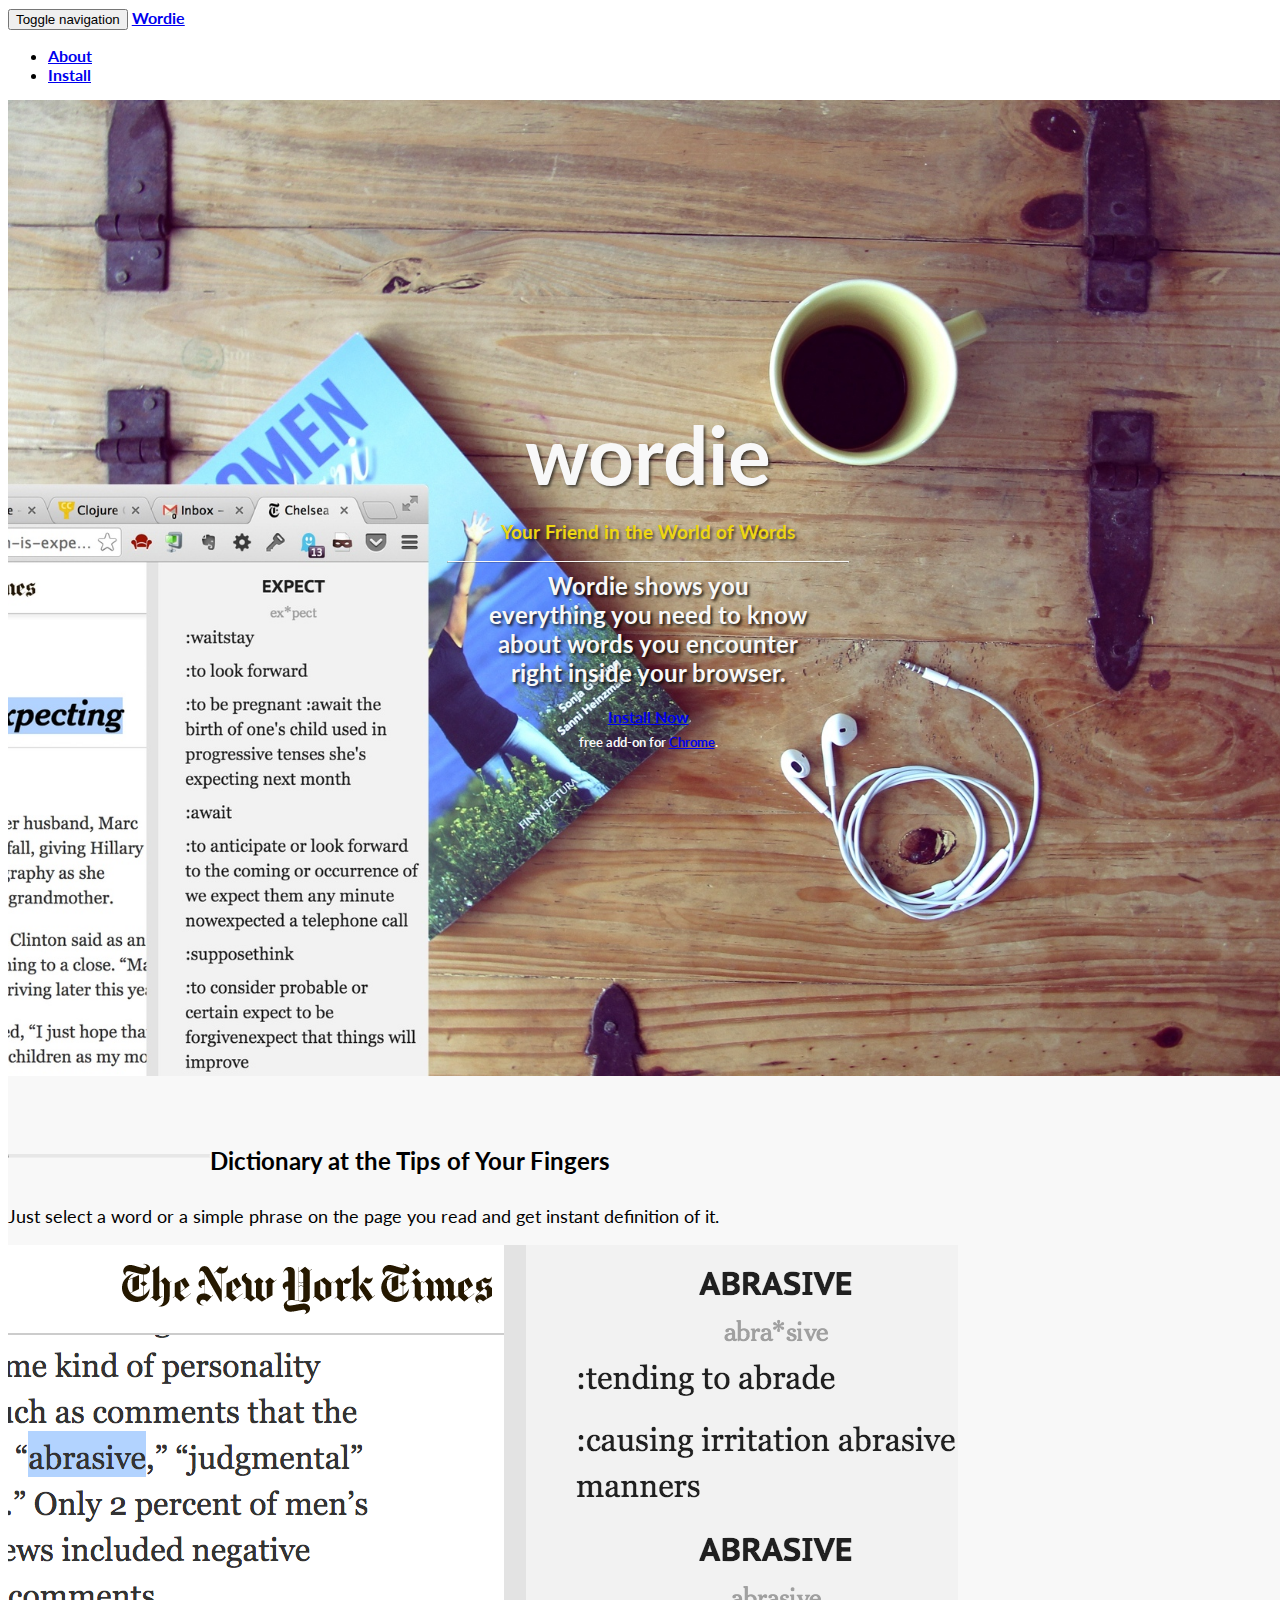
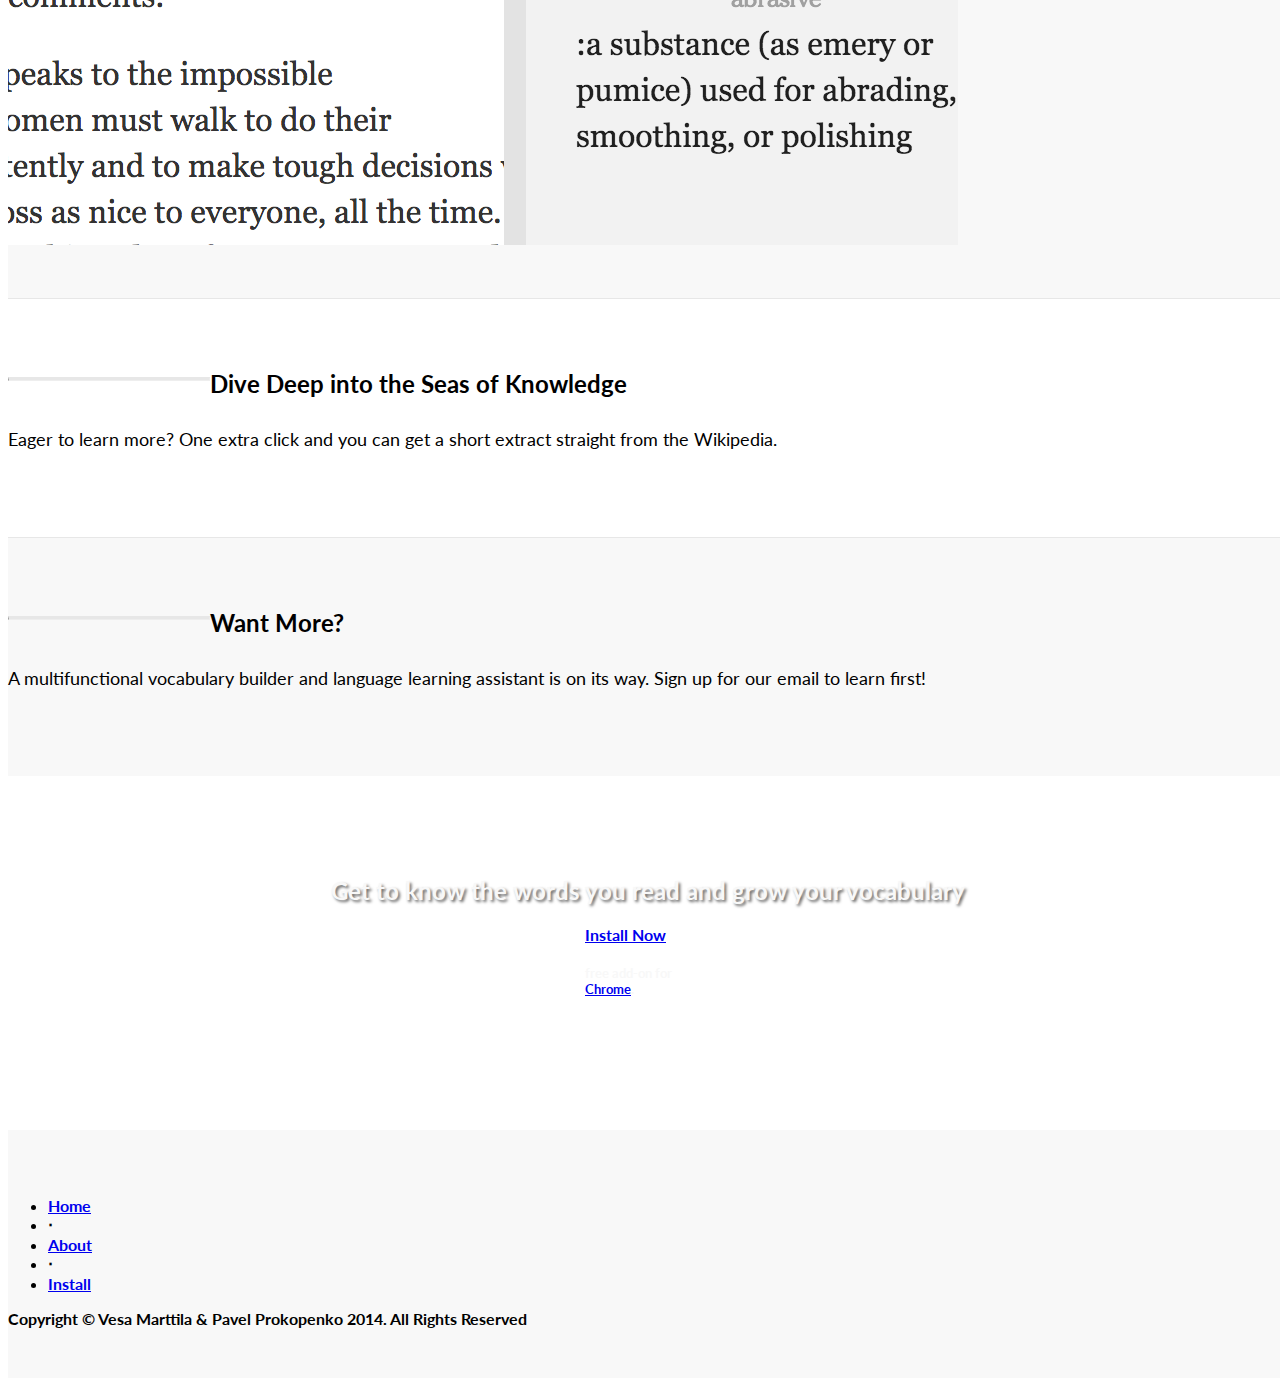
==== www/index.html @ 1eeb06ac "update landing page" ====
<!DOCTYPE html>
<html lang="en">

<head>

    <meta charset="utf-8">
    <meta http-equiv="X-UA-Compatible" content="IE=edge">
    <meta name="viewport" content="width=device-width, initial-scale=1">
    <meta name="description" content="Wordie - Your Friend in the World of Words">
    <meta name="author" content="Vesa Marttila, Pavel Prokopenko">

    <title>Wordie - Your Friend in the World of Words</title>

    <!-- Bootstrap Core CSS -->
    <link href="css/bootstrap.min.css" rel="stylesheet">

    <!-- Custom CSS -->
    <link href="css/landing-page.css" rel="stylesheet">

    <!-- Custom Fonts -->
    <link href="font-awesome-4.1.0/css/font-awesome.min.css" rel="stylesheet" type="text/css">
    <link href="http://fonts.googleapis.com/css?family=Lato:300,400,700,300italic,400italic,700italic" rel="stylesheet" type="text/css">

    <!-- HTML5 Shim and Respond.js IE8 support of HTML5 elements and media queries -->
    <!-- WARNING: Respond.js doesn't work if you view the page via file:// -->
    <!--[if lt IE 9]>
        <script src="https://oss.maxcdn.com/libs/html5shiv/3.7.0/html5shiv.js"></script>
        <script src="https://oss.maxcdn.com/libs/respond.js/1.4.2/respond.min.js"></script>
    <![endif]-->

</head>

<body>

    <!-- Navigation -->
    <nav class="navbar navbar-default navbar-fixed-top" role="navigation">
        <div class="container">
            <!-- Brand and toggle get grouped for better mobile display -->
            <div class="navbar-header">
                <button type="button" class="navbar-toggle" data-toggle="collapse" data-target="#bs-example-navbar-collapse-1">
                    <span class="sr-only">Toggle navigation</span>
                    <span class="icon-bar"></span>
                    <span class="icon-bar"></span>
                    <span class="icon-bar"></span>
                </button>
                <a class="navbar-brand" href="#">Wordie</a>
            </div>
            <!-- Collect the nav links, forms, and other content for toggling -->
            <div class="collapse navbar-collapse" id="bs-example-navbar-collapse-1">
                <ul class="nav navbar-nav navbar-right">
                    <li>
                        <a href="#">About</a>
                    </li>
                    <li>
                        <a href="#">Install</a>
                    </li>
                </ul>
            </div>
            <!-- /.navbar-collapse -->
        </div>
        <!-- /.container -->
    </nav>

    <!-- Header -->
    <div class="intro-header">

        <div class="container">

            <div class="row">
                <div class="col-lg-12">
                    <div class="intro-message">
                        <h1>wordie</h1>
                        <h3>Your Friend in the World of Words</h3>
                        <hr class="intro-divider">
                        <p>Wordie shows you everything you need to know about words you encounter right inside your browser.</p>
                        <div class="install">
                          <a href="#" class="btn btn-primary btn-lg">Install Now</a>
                          <p>
                            free add-on for
                            <a href="http://www.google.com/chrome/" target="_blank">Chrome</a>.
                          </p>
                        </div>
                    </div>
                </div>
            </div>

        </div>
        <!-- /.container -->

    </div>
    <!-- /.intro-header -->

    <!-- Page Content -->

    <div class="content-section-a">

        <div class="container">

            <div class="row">
                <div class="col-lg-5 col-sm-6">
                    <hr class="section-heading-spacer">
                    <div class="clearfix"></div>
                    <h2 class="section-heading">Dictionary at the Tips of Your Fingers</h2>
                    <p class="lead">Just select a word or a simple phrase on the page you read and get instant definition of it.</p>
                </div>
                <div class="col-lg-5 col-lg-offset-2 col-sm-6">
                    <img class="img-responsive" src="img/select-word-screenshot.png" alt="">
                </div>
            </div>

        </div>
        <!-- /.container -->

    </div>
    <!-- /.content-section-a -->

    <div class="content-section-b">

        <div class="container">

            <div class="row">
                <div class="col-lg-5 col-lg-offset-1 col-sm-push-6  col-sm-6">
                    <hr class="section-heading-spacer">
                    <div class="clearfix"></div>
                    <h2 class="section-heading">Dive Deep into the Seas of Knowledge</h2>
                    <p class="lead">Eager to learn more? One extra click and you can get a short extract straight from the Wikipedia.</p>
                </div>
                <div class="col-lg-5 col-sm-pull-6  col-sm-6">
                    <img class="img-responsive" src="img/wikipedia-screenshot.png" alt="">
                </div>
            </div>

        </div>
        <!-- /.container -->

    </div>
    <!-- /.content-section-b -->

<div class="content-section-a">

        <div class="container">

            <div class="row">
                <div class="col-lg-5 col-sm-6">
                    <hr class="section-heading-spacer">
                    <div class="clearfix"></div>
                    <h2 class="section-heading">Want More?</h2>
                    <p class="lead">A multifunctional vocabulary builder and language learning assistant is on its way. Sign up for our email to learn first!</p>
                </div>
                <div class="col-lg-5 col-lg-offset-2 col-sm-6">
                    <img class="img-responsive" src="img/want-more.png" alt="">
                </div>
            </div>

        </div>
        <!-- /.container -->

    </div>
    <!-- /.content-section-a -->

    <div class="banner">

        <div class="container">

            <div class="row">
                <div class="col-lg-12">
                    <h2>Get to know the words you read and grow your vocabulary</h2>
                    <div class="install">
                        <a href="#" class="btn btn-primary btn-lg">Install Now</a>
                        <p>
                            free add-on for
                            <a href="http://www.google.com/chrome/" target="_blank">Chrome</a>.
                        </p>
                    </div>
                </div>
            </div>

        </div>
        <!-- /.container -->

    </div>
    <!-- /.banner -->

    <!-- Footer -->
    <footer>
        <div class="container">
            <div class="row">
                <div class="col-lg-12">
                    <ul class="list-inline">
                        <li>
                            <a href="#home">Home</a>
                        </li>
                        <li class="footer-menu-divider">&sdot;</li>
                        <li>
                            <a href="#about">About</a>
                        </li>
                        <li class="footer-menu-divider">&sdot;</li>
                        <li>
                            <a href="#">Install</a>
                        </li>
                    </ul>
                    <p class="copyright text-muted small">Copyright &copy; Vesa Marttila & Pavel Prokopenko 2014. All Rights Reserved</p>
                </div>
            </div>
        </div>
    </footer>

    <!-- jQuery Version 1.11.0 -->
    <script src="js/jquery-1.11.0.js"></script>

    <!-- Bootstrap Core JavaScript -->
    <script src="js/bootstrap.min.js"></script>

</body>

</html>
---- www/css/landing-page.css ----
/*!
 * Start Bootstrap - Landing Page Bootstrap Theme (http://startbootstrap.com)
 * Code licensed under the Apache License v2.0.
 * For details, see http://www.apache.org/licenses/LICENSE-2.0.
 */

body,
html {
    width: 100%;
    height: 100%;
}

body,
h1,
h2,
h3,
h4,
h5,
h6 {
    font-family: "Lato","Helvetica Neue",Helvetica,Arial,sans-serif;
    font-weight: 700;
}

.lead {
    font-size: 18px;
    font-weight: 400;
}

.intro-header {
    padding-top: 50px; /* If you're making other pages, make sure there is 50px of padding to make sure the navbar doesn't overlap content! */
    padding-bottom: 50px;
    text-align: center;
    color: #f8f8f8;
    background: url(../img/intro-bg.jpg) no-repeat center center;
    background-size: cover;
}

.intro-message {
    position: relative;
    padding-top: 20%;
    padding-bottom: 20%;
}

.intro-message > h1 {
    margin: 0;
    text-shadow: 2px 2px 3px rgba(0,0,0,0.6);
    font-size: 5em;
}

.intro-divider {
    width: 400px;
    border-top: 1px solid #f8f8f8;
    border-bottom: 1px solid rgba(0,0,0,0.2);
}

.intro-message > h3 {
    color: #EDD613;
    text-shadow: 2px 2px 3px rgba(0,0,0,0.6);
}

.intro-message p {
    font-size: 1.5em;
    width: 320px;
    margin: auto;
    text-shadow: 2px 2px 3px rgba(0,0,0,0.85);
}

.install {
    margin: auto;
    padding: 20px 0;
}

.install .install-button {
    background-color: #428bca;
    border-color: #357ebd;
}

.install p {
    padding-top: 8px;
    font-size: 0.8em;
    text-shadow: none;
}

@media(max-width:767px) {
    .intro-message {
        padding-bottom: 15%;
    }

    .intro-message > h1 {
        font-size: 3em;
    }

    ul.intro-social-buttons > li {
        display: block;
        margin-bottom: 20px;
        padding: 0;
    }

    ul.intro-social-buttons > li:last-child {
        margin-bottom: 0;
    }

    .intro-divider {
        width: 100%;
    }
}

.network-name {
    text-transform: uppercase;
    font-size: 14px;
    font-weight: 400;
    letter-spacing: 2px;
}

.content-section-a {
    padding: 50px 0;
    background-color: #f8f8f8;
}

.content-section-b {
    padding: 50px 0;
    border-top: 1px solid #e7e7e7;
    border-bottom: 1px solid #e7e7e7;
}

.section-heading {
    margin-bottom: 30px;
}

.section-heading-spacer {
    float: left;
    width: 200px;
    border-top: 3px solid #e7e7e7;
}

.banner {
    padding: 100px 0;
    color: #f8f8f8;
    background: url(../img/banner-bg.jpg) no-repeat center center;
    background-size: cover;
}

.banner h2 {
    margin: 0;
    text-shadow: 2px 2px 3px rgba(0,0,0,0.6);
    text-align: center;
}

.banner .install {
    width: 126px;
}

.banner ul {
    margin-bottom: 0;
}

.banner-social-buttons {
    float: right;
    margin-top: 0;
}

@media(max-width:1199px) {
    ul.banner-social-buttons {
        float: left;
        margin-top: 15px;
    }
}

@media(max-width:767px) {
    .banner h2 {
        margin: 0;
        text-shadow: 2px 2px 3px rgba(0,0,0,0.6);
    }

    ul.banner-social-buttons > li {
        display: block;
        margin-bottom: 20px;
        padding: 0;
    }

    ul.banner-social-buttons > li:last-child {
        margin-bottom: 0;
    }
}

footer {
    padding: 50px 0;
    background-color: #f8f8f8;
}

p.copyright {
    margin: 15px 0 0;
}
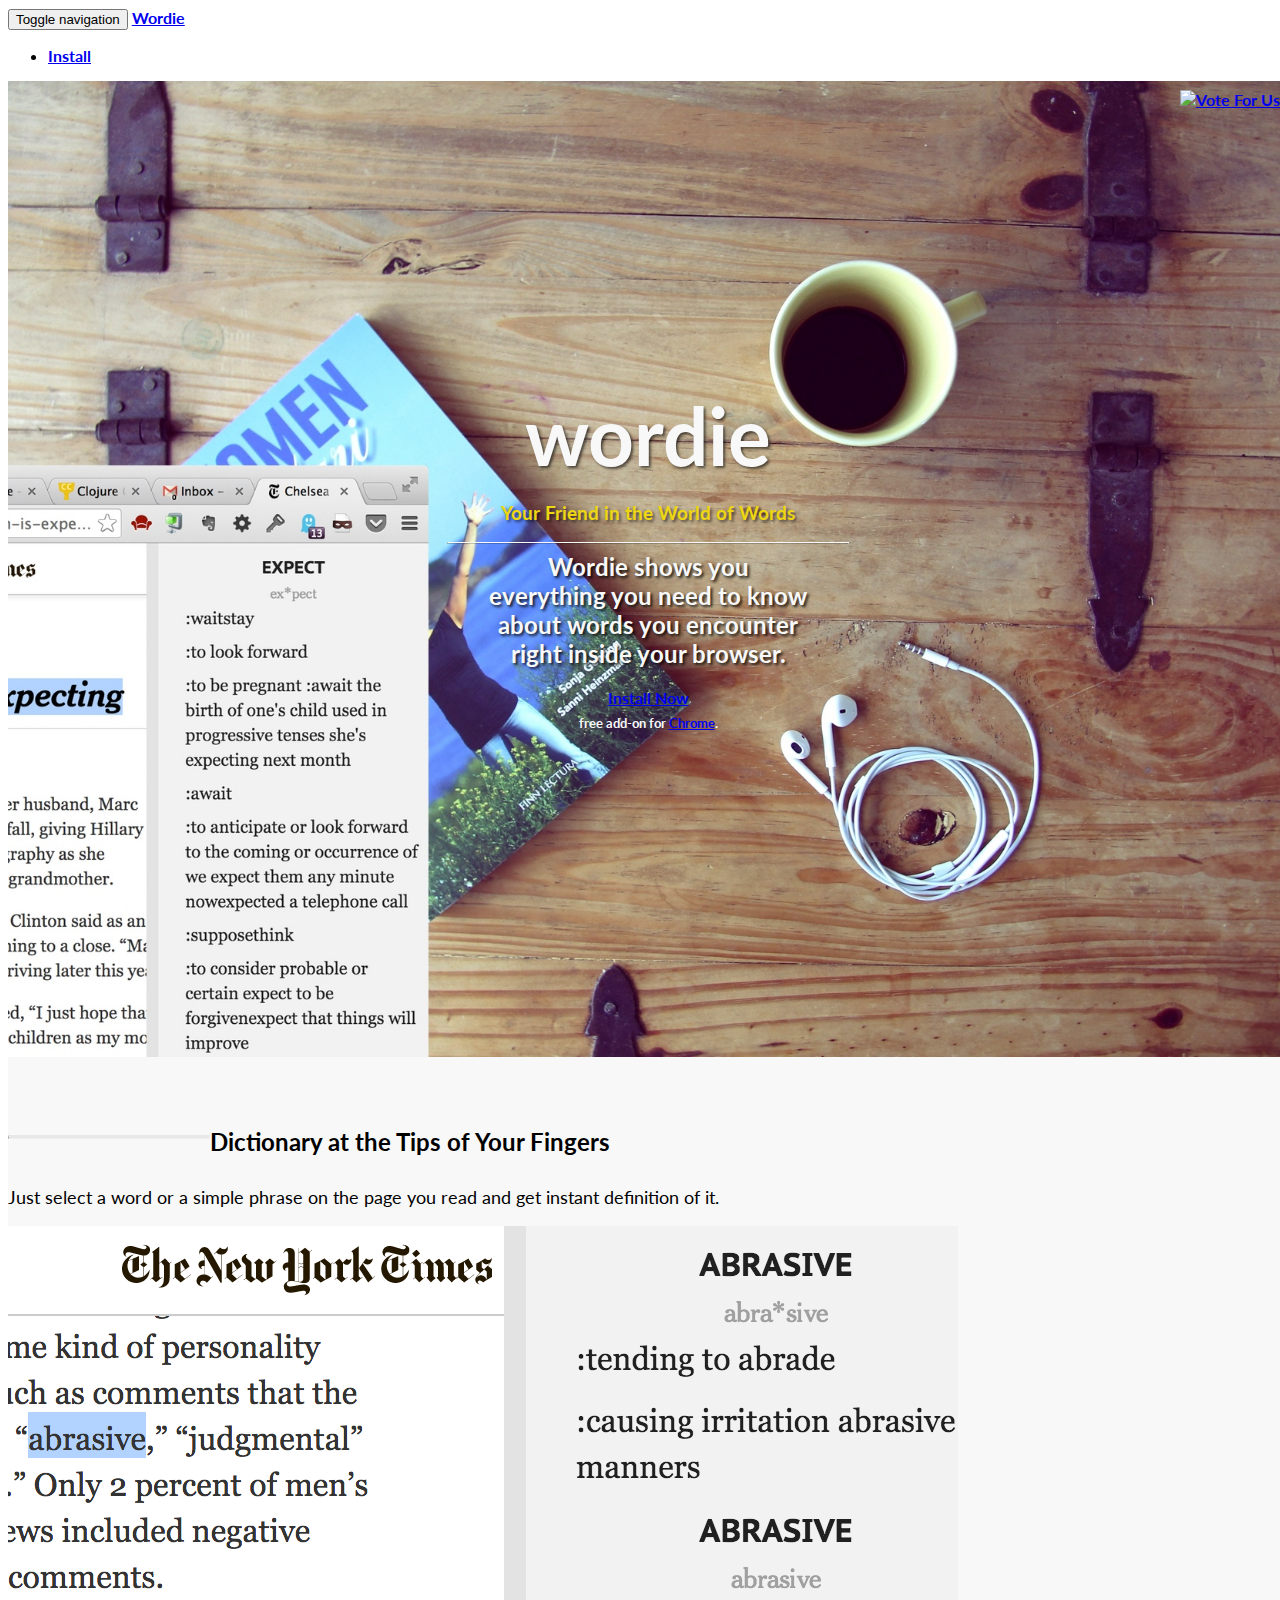
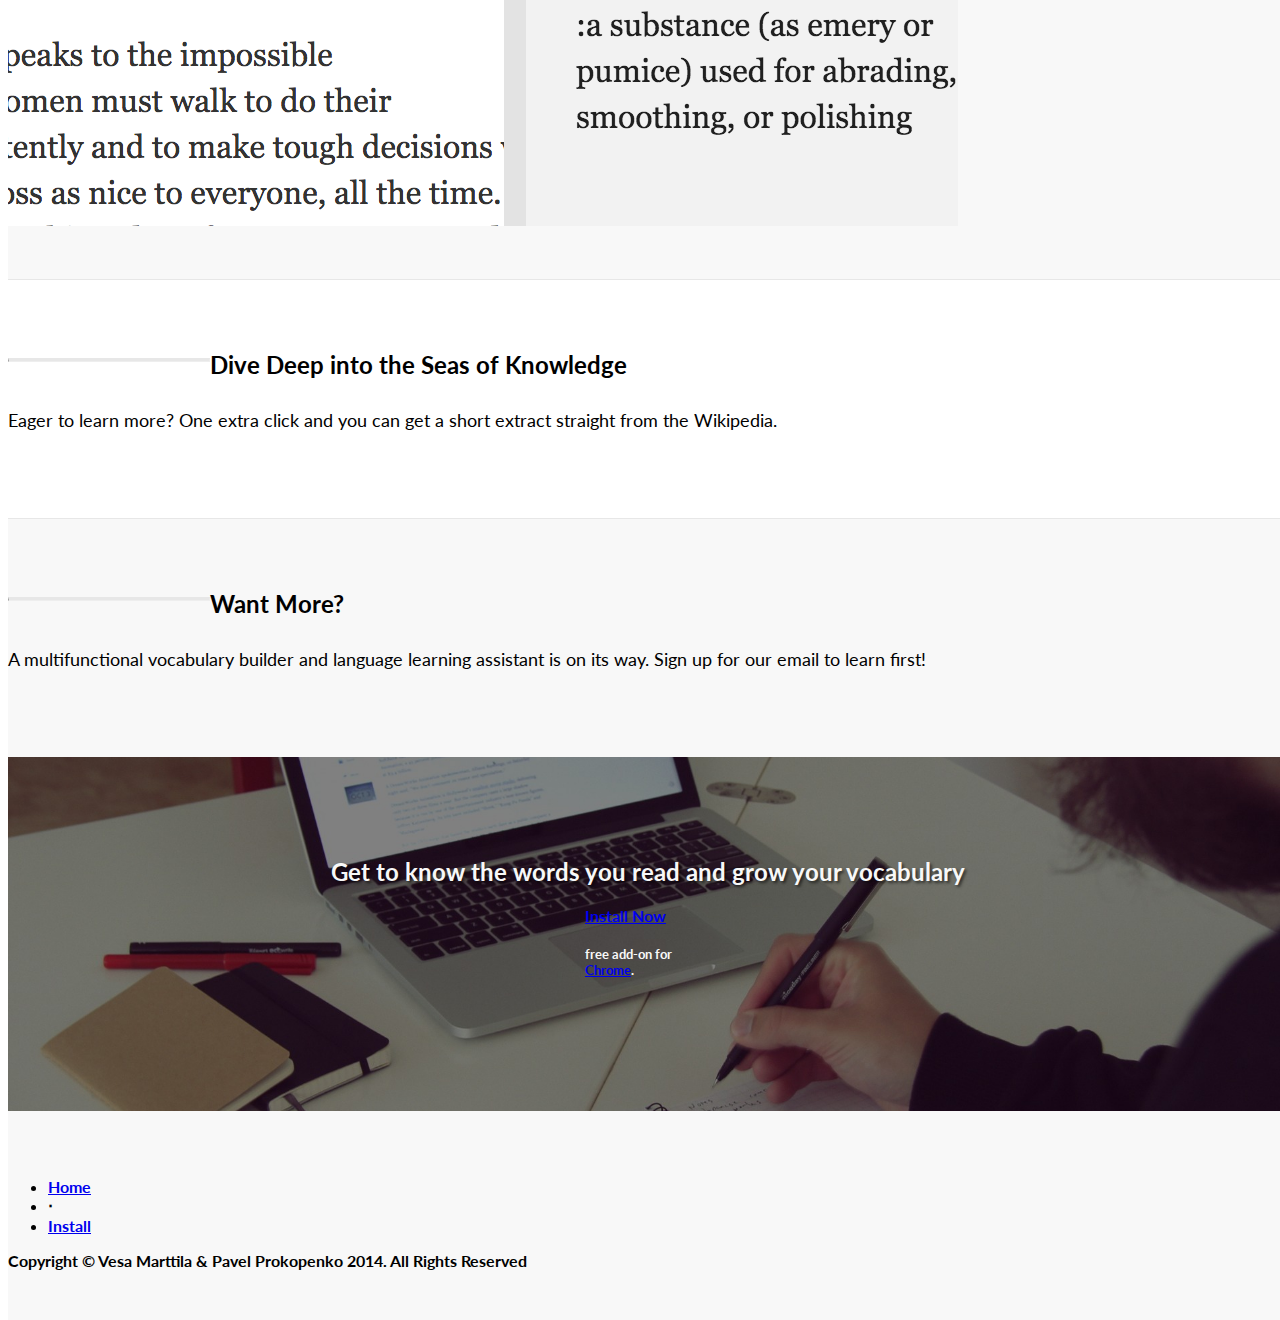
==== commit 61de48b3: "add banner-bg image" ====
--- a/www/index.html
+++ b/www/index.html
@@ -49,9 +49,6 @@
             <div class="collapse navbar-collapse" id="bs-example-navbar-collapse-1">
                 <ul class="nav navbar-nav navbar-right">
                     <li>
-                        <a href="#">About</a>
-                    </li>
-                    <li>
                         <a href="#">Install</a>
                     </li>
                 </ul>
@@ -66,6 +63,7 @@
 
         <div class="container">
 
+             <a style="position: absolute; top: 90px; right: 0; border: 0; z-index: 1029;" href="https://clojurecup.com/#/apps/wordie"><img src="img/vote-for-us.png" alt="Vote For Us" width="163" height="90"></a>
             <div class="row">
                 <div class="col-lg-12">
                     <div class="intro-message">
@@ -192,10 +190,6 @@
                         </li>
                         <li class="footer-menu-divider">&sdot;</li>
                         <li>
-                            <a href="#about">About</a>
-                        </li>
-                        <li class="footer-menu-divider">&sdot;</li>
-                        <li>
                             <a href="#">Install</a>
                         </li>
                     </ul>
@@ -211,6 +205,15 @@
     <!-- Bootstrap Core JavaScript -->
     <script src="js/bootstrap.min.js"></script>
 
+    <script>
+      (function(i,s,o,g,r,a,m){i['GoogleAnalyticsObject']=r;i[r]=i[r]||function(){
+      (i[r].q=i[r].q||[]).push(arguments)},i[r].l=1*new Date();a=s.createElement(o),
+      m=s.getElementsByTagName(o)[0];a.async=1;a.src=g;m.parentNode.insertBefore(a,m)
+      })(window,document,'script','//www.google-analytics.com/analytics.js','ga');
+      ga('create', 'UA-48122999-3', 'auto');
+      ga('send', 'pageview');
+    </script>
+
 </body>
 
 </html>
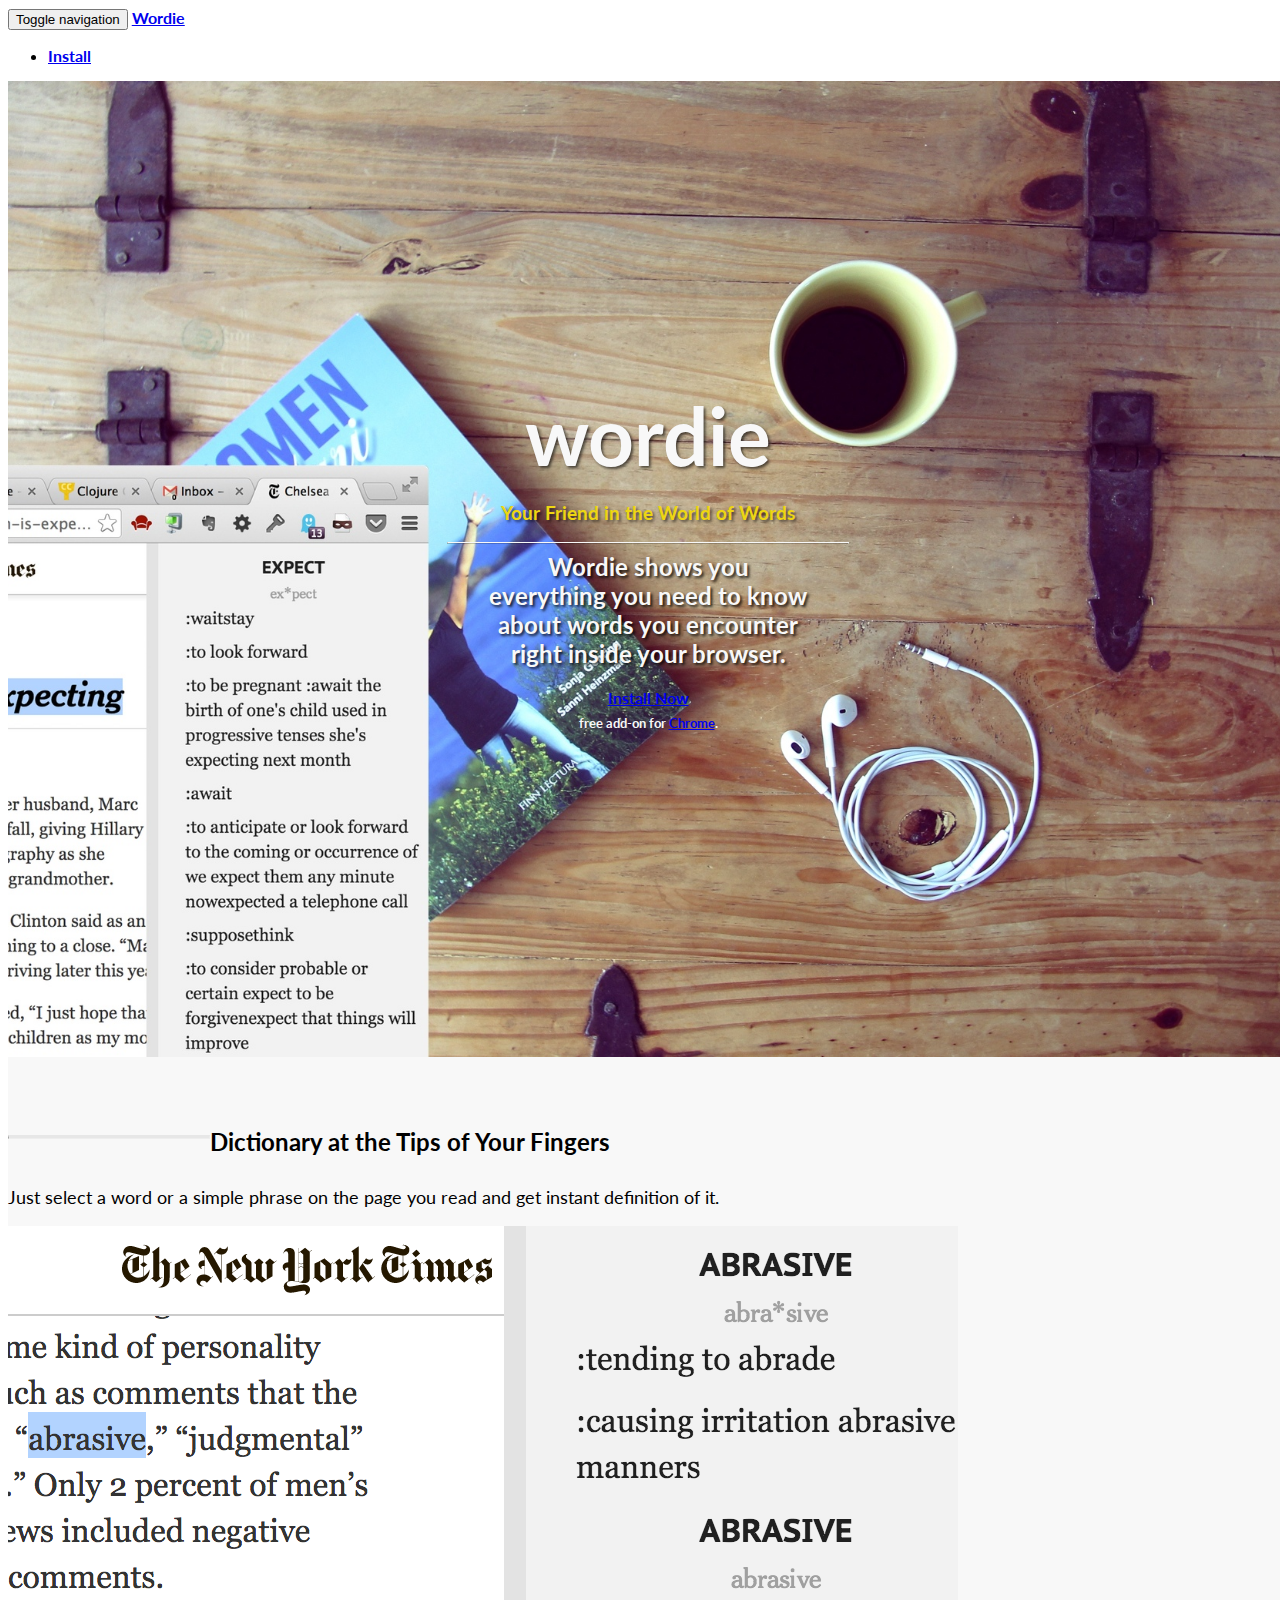
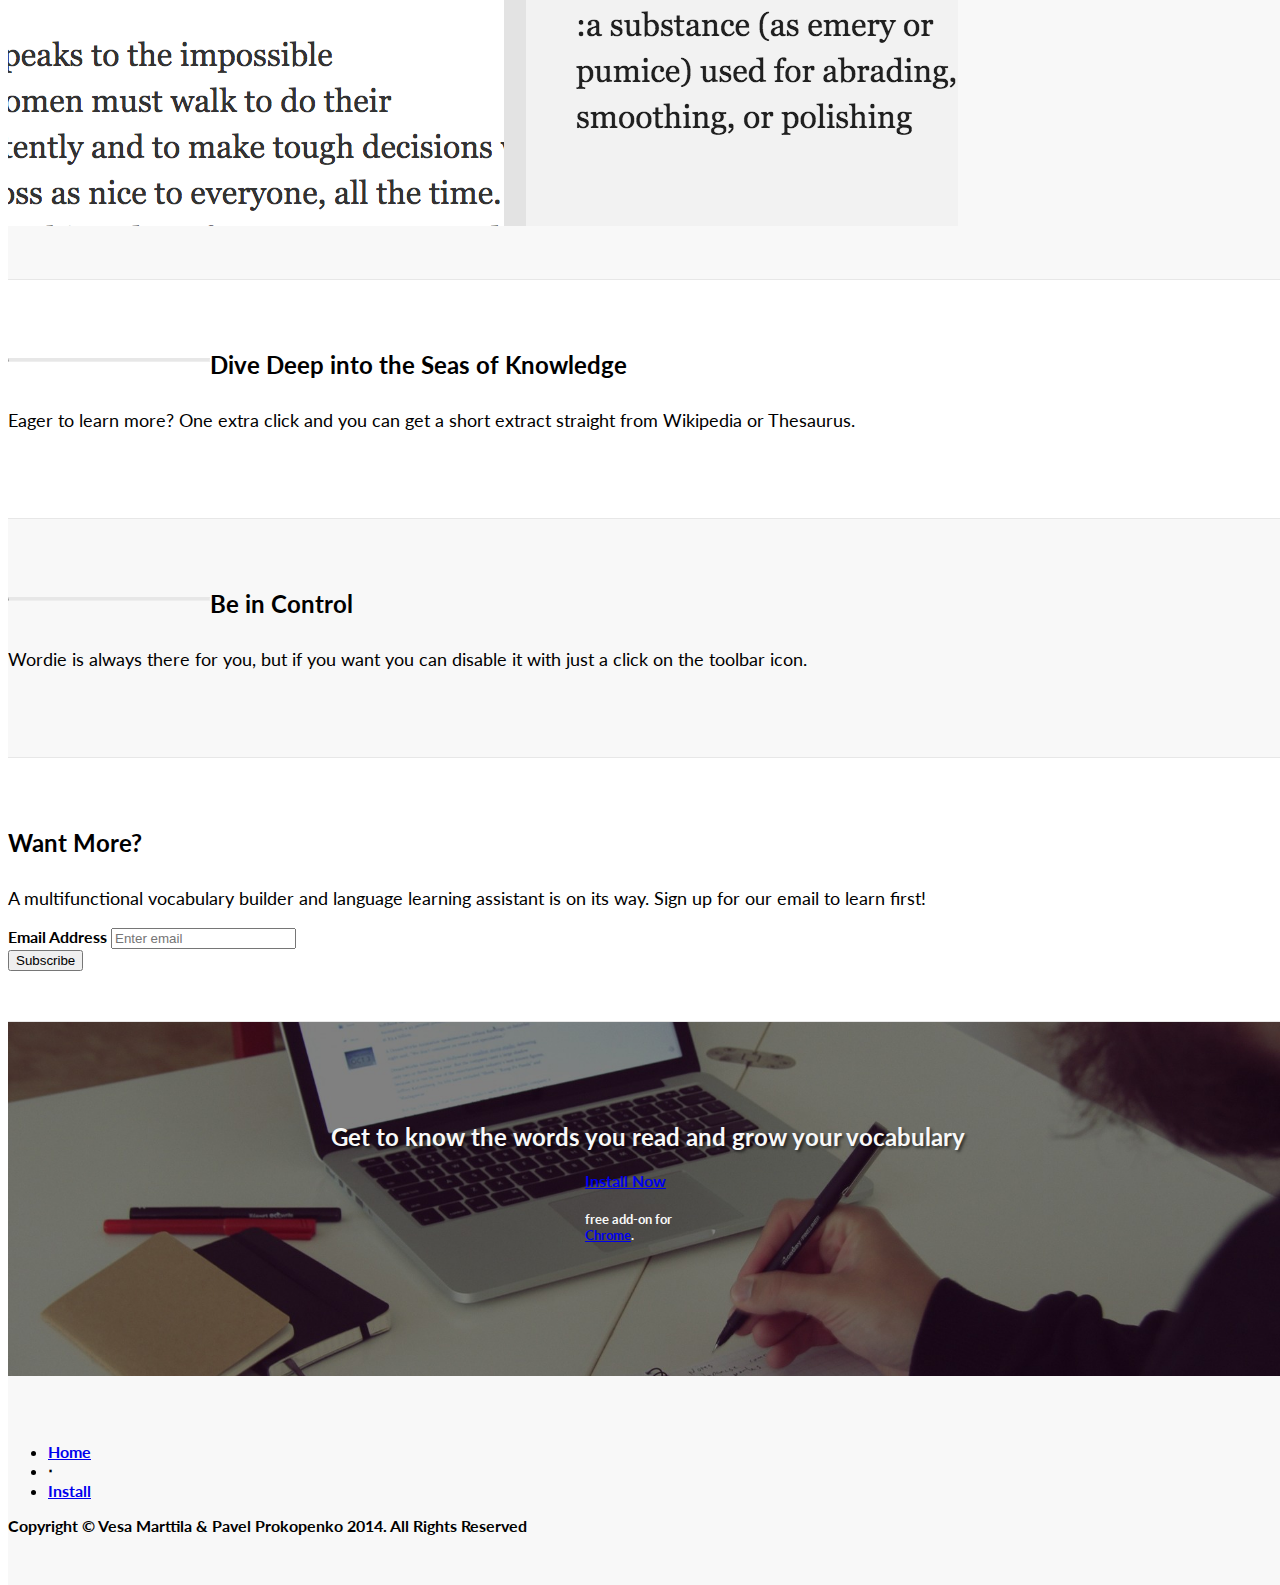
==== commit cda93c63: "remove 'vote for us' button" ====
--- a/www/index.html
+++ b/www/index.html
@@ -49,7 +49,7 @@
             <div class="collapse navbar-collapse" id="bs-example-navbar-collapse-1">
                 <ul class="nav navbar-nav navbar-right">
                     <li>
-                        <a href="#">Install</a>
+                        <a href="https://chrome.google.com/webstore/detail/wordie/hafedpnckgkbebobijbimiheahmolabh?hl=en&gl=FI">Install</a>
                     </li>
                 </ul>
             </div>
@@ -63,7 +63,6 @@
 
         <div class="container">
 
-             <a style="position: absolute; top: 90px; right: 0; border: 0; z-index: 1029;" href="https://clojurecup.com/#/apps/wordie"><img src="img/vote-for-us.png" alt="Vote For Us" width="163" height="90"></a>
             <div class="row">
                 <div class="col-lg-12">
                     <div class="intro-message">
@@ -72,7 +71,7 @@
                         <hr class="intro-divider">
                         <p>Wordie shows you everything you need to know about words you encounter right inside your browser.</p>
                         <div class="install">
-                          <a href="#" class="btn btn-primary btn-lg">Install Now</a>
+                          <a href="https://chrome.google.com/webstore/detail/wordie/hafedpnckgkbebobijbimiheahmolabh?hl=en&gl=FI" class="btn btn-primary btn-lg">Install Now</a>
                           <p>
                             free add-on for
                             <a href="http://www.google.com/chrome/" target="_blank">Chrome</a>.
@@ -121,7 +120,7 @@
                     <hr class="section-heading-spacer">
                     <div class="clearfix"></div>
                     <h2 class="section-heading">Dive Deep into the Seas of Knowledge</h2>
-                    <p class="lead">Eager to learn more? One extra click and you can get a short extract straight from the Wikipedia.</p>
+                    <p class="lead">Eager to learn more? One extra click and you can get a short extract straight from Wikipedia or Thesaurus.</p>
                 </div>
                 <div class="col-lg-5 col-sm-pull-6  col-sm-6">
                     <img class="img-responsive" src="img/wikipedia-screenshot.png" alt="">
@@ -134,7 +133,7 @@
     </div>
     <!-- /.content-section-b -->
 
-<div class="content-section-a">
+    <div class="content-section-a">
 
         <div class="container">
 
@@ -142,19 +141,57 @@
                 <div class="col-lg-5 col-sm-6">
                     <hr class="section-heading-spacer">
                     <div class="clearfix"></div>
+                    <h2 class="section-heading">Be in Control</h2>
+                    <p class="lead">Wordie is always there for you, but if you want you can disable it with just a click on the toolbar icon.</p>
+                </div>
+                <div class="col-lg-5 col-lg-offset-2 col-sm-6">
+                    <img class="img-responsive" src="img/be-in-control-screenshot.png" alt="">
+                </div>
+            </div>
+
+        </div>
+        <!-- /.container -->
+
+    </div>
+    <!-- /.content-section-a -->
+
+<div class="content-section-b">
+
+        <div class="container">
+
+            <div class="row">
+                <div class="col-lg-12 text-center">
+                    <div class="clearfix"></div>
                     <h2 class="section-heading">Want More?</h2>
                     <p class="lead">A multifunctional vocabulary builder and language learning assistant is on its way. Sign up for our email to learn first!</p>
-                </div>
-                <div class="col-lg-5 col-lg-offset-2 col-sm-6">
-                    <img class="img-responsive" src="img/want-more.png" alt="">
-                </div>
-            </div>
-
-        </div>
-        <!-- /.container -->
-
-    </div>
-    <!-- /.content-section-a -->
+                    <!-- Begin MailChimp Signup Form -->
+                    <div id="mc_embed_signup">
+                      <form action="//clojurecup.us9.list-manage.com/subscribe/post?u=c74d4c716c203acfa624a4484&amp;id=2c3b863ce8" method="post" id="mc-embedded-subscribe-form" name="mc-embedded-subscribe-form" class="validate form-inline" target="_blank" novalidate>
+                          <div id="mc_embed_signup_scroll">
+                            <div class="mc-field-group form-group">
+                              <label for="mce-EMAIL" class="sr-only">Email Address </label>
+                              <input type="email" value="" name="EMAIL" class="required email form-control" id="mce-EMAIL" placeholder="Enter email">
+                            </div>
+                            <input type="submit" value="Subscribe" name="subscribe" id="mc-embedded-subscribe" class="button btn btn-default">
+                            <div id="mce-responses" class="clear">
+                              <div class="response" id="mce-error-response" style="display:none"></div>
+                              <div class="response" id="mce-success-response" style="display:none"></div>
+                            </div>    <!-- real people should not fill this in and expect good things - do not remove this or risk form bot signups-->
+                            <div style="position: absolute; left: -5000px;"><input type="text" name="b_c74d4c716c203acfa624a4484_2c3b863ce8" tabindex="-1" value=""></div>
+                          </div>
+                      </form>
+                    </div>
+                    <script type='text/javascript' src='//s3.amazonaws.com/downloads.mailchimp.com/js/mc-validate.js'></script><script type='text/javascript'>(function($) {window.fnames = new Array(); window.ftypes = new Array();fnames[0]='EMAIL';ftypes[0]='email';fnames[1]='FNAME';ftypes[1]='text';fnames[2]='LNAME';ftypes[2]='text';}(jQuery));var $mcj = jQuery.noConflict(true);</script>
+<!--End mc_embed_signup-->
+
+                </div>
+            </div>
+
+        </div>
+        <!-- /.container -->
+
+    </div>
+    <!-- /.content-section-b -->
 
     <div class="banner">
 
@@ -164,7 +201,7 @@
                 <div class="col-lg-12">
                     <h2>Get to know the words you read and grow your vocabulary</h2>
                     <div class="install">
-                        <a href="#" class="btn btn-primary btn-lg">Install Now</a>
+                        <a href="https://chrome.google.com/webstore/detail/wordie/hafedpnckgkbebobijbimiheahmolabh?hl=en&gl=FI" class="btn btn-primary btn-lg">Install Now</a>
                         <p>
                             free add-on for
                             <a href="http://www.google.com/chrome/" target="_blank">Chrome</a>.
@@ -190,7 +227,7 @@
                         </li>
                         <li class="footer-menu-divider">&sdot;</li>
                         <li>
-                            <a href="#">Install</a>
+                            <a href="https://chrome.google.com/webstore/detail/wordie/hafedpnckgkbebobijbimiheahmolabh?hl=en&gl=FI">Install</a>
                         </li>
                     </ul>
                     <p class="copyright text-muted small">Copyright &copy; Vesa Marttila & Pavel Prokopenko 2014. All Rights Reserved</p>
--- a/www/css/landing-page.css
+++ b/www/css/landing-page.css
@@ -190,4 +190,8 @@
 
 p.copyright {
     margin: 15px 0 0;
+}
+
+#mc_embed_signup div.mce_inline_error {
+    display: none;
 }